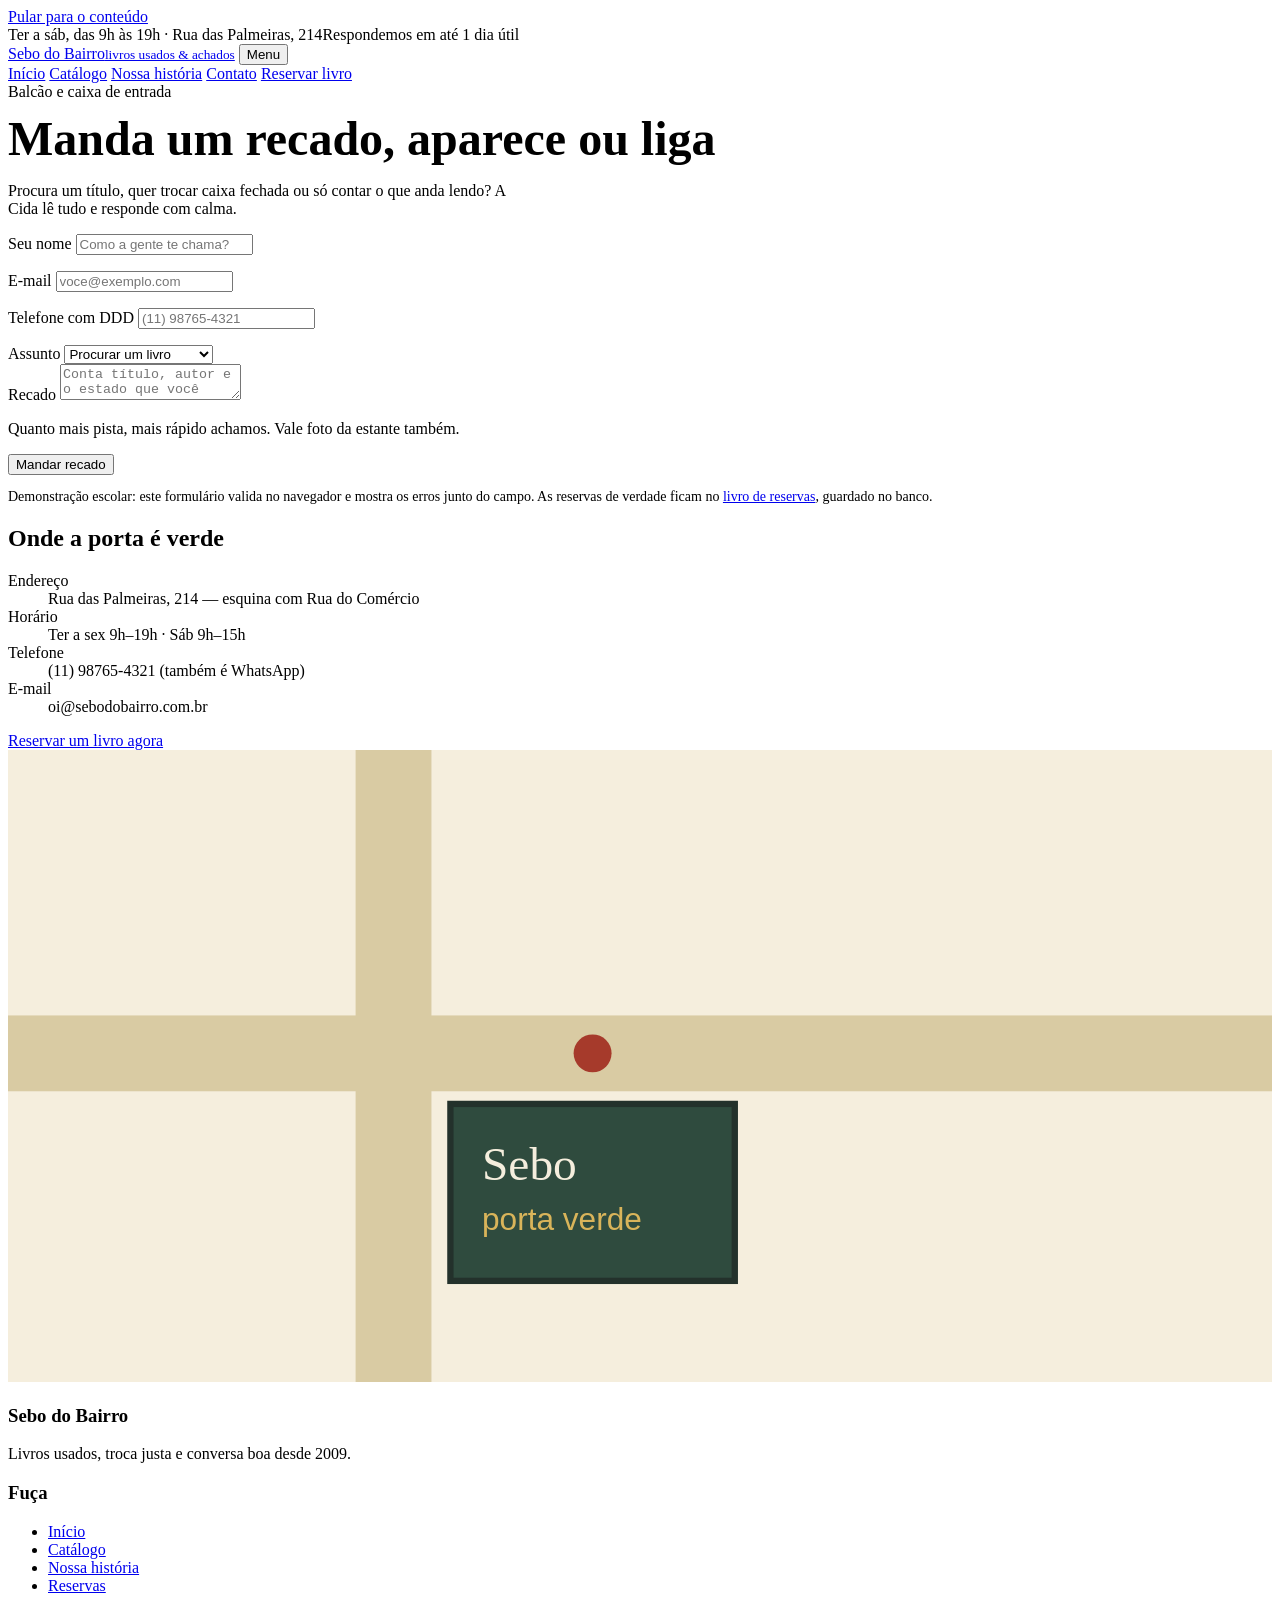
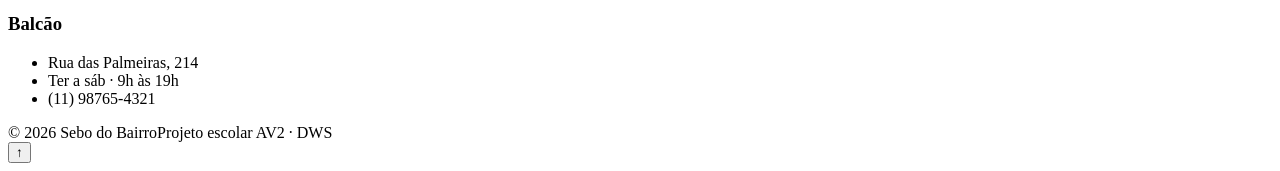
==== contato.html @ 722c9a0c "Cria a estrutura das paginas do sebo" ====
<!DOCTYPE html>
<html lang="pt-BR">
<head>
  <meta charset="UTF-8">
  <meta name="viewport" content="width=device-width, initial-scale=1.0">
  <title>Contato — Sebo do Bairro</title>
  <meta name="description" content="Fala com o Sebo do Bairro: endereço, horários, telefone e formulário.">
  <link rel="stylesheet" href="css/estilo.css">
  <link rel="icon" href="img/logo.svg" type="image/svg+xml">
</head>
<body>
  <a class="skip-link" href="#conteudo">Pular para o conteúdo</a>
  <div class="topo-faixa"><div class="envelope"><span>Ter a sáb, das 9h às 19h · Rua das Palmeiras, 214</span><span>Respondemos em até 1 dia útil</span></div></div>
  <header class="topo">
    <div class="barra-topo">
      <a class="marca" href="index.html"><img src="img/logo.svg" alt="" aria-hidden="true"><span class="marca-nome">Sebo do Bairro<small>livros usados &amp; achados</small></span></a>
      <button class="botao-menu" id="btn-menu" aria-expanded="false" aria-controls="menu">Menu</button>
      <nav class="menu" id="menu" aria-label="Navegação principal">
        <a href="index.html">Início</a>
        <a href="catalogo.html">Catálogo</a>
        <a href="sobre.html">Nossa história</a>
        <a href="contato.html" aria-current="page">Contato</a>
        <a href="php/reservas.php" class="btn btn-solido btn-pequeno">Reservar livro</a>
      </nav>
    </div>
  </header>

  <main id="conteudo">
    <section class="bloco">
      <div class="envelope duas-col">
        <div>
          <span class="ficha">Balcão e caixa de entrada</span>
          <h1 style="font-family:var(--fonte-titulo);font-size:clamp(32px,5vw,48px);margin:10px 0 8px">Manda um recado, aparece ou liga</h1>
          <p style="color:var(--tinta-suave);max-width:32em">Procura um título, quer trocar caixa fechada ou só contar o que anda lendo? A Cida lê tudo e responde com calma.</p>
          <div class="painel" style="margin-top:16px">
            <form class="form-grade" data-validar novalidate action="#" method="get">
              <div class="campo">
                <label for="nome">Seu nome</label>
                <input type="text" id="nome" name="nome" required autocomplete="name" placeholder="Como a gente te chama?">
                <p class="erro" id="nome-erro" aria-live="polite"></p>
              </div>
              <div class="campo">
                <label for="email">E-mail</label>
                <input type="email" id="email" name="email" required autocomplete="email" placeholder="voce@exemplo.com">
                <p class="erro" id="email-erro" aria-live="polite"></p>
              </div>
              <div class="campo">
                <label for="telefone">Telefone com DDD</label>
                <input type="tel" id="telefone" name="telefone" required autocomplete="tel" placeholder="(11) 98765-4321">
                <p class="erro" id="telefone-erro" aria-live="polite"></p>
              </div>
              <div class="campo">
                <label for="assunto">Assunto</label>
                <select id="assunto" name="assunto">
                  <option>Procurar um livro</option>
                  <option>Quero trocar / vender</option>
                  <option>Reserva que já fiz</option>
                  <option>Só um oi</option>
                </select>
              </div>
              <div class="campo inteira">
                <label for="mensagem">Recado</label>
                <textarea id="mensagem" name="mensagem" required placeholder="Conta título, autor e o estado que você aceita…"></textarea>
                <p class="dica">Quanto mais pista, mais rápido achamos. Vale foto da estante também.</p>
                <p class="erro" id="mensagem-erro" aria-live="polite"></p>
              </div>
              <div class="inteira">
                <button class="btn btn-solido" type="submit">Mandar recado</button>
              </div>
            </form>
          </div>
          <p style="font-family:var(--fonte-ui);font-size:14px;color:var(--tinta-suave)">Demonstração escolar: este formulário valida no navegador e mostra os erros junto do campo. As reservas de verdade ficam no <a href="php/reservas.php">livro de reservas</a>, guardado no banco.</p>
        </div>
        <div>
          <div class="visita-grade" style="grid-template-columns:1fr">
            <div class="visita-info">
              <h2>Onde a porta é verde</h2>
              <dl>
                <dt>Endereço</dt><dd>Rua das Palmeiras, 214 — esquina com Rua do Comércio</dd>
                <dt>Horário</dt><dd>Ter a sex 9h–19h · Sáb 9h–15h</dd>
                <dt>Telefone</dt><dd>(11) 98765-4321 (também é WhatsApp)</dd>
                <dt>E-mail</dt><dd>oi@sebodobairro.com.br</dd>
              </dl>
              <a class="btn btn-mostarda" href="php/reservas.php">Reservar um livro agora</a>
            </div>
            <div class="mapa-falso">
              <svg viewBox="0 0 400 200" role="img" aria-label="Croqui da esquina do sebo">
                <rect x="0" y="0" width="400" height="200" fill="#f5eedd"/>
                <rect x="0" y="84" width="400" height="24" fill="#d9cba3"/>
                <rect x="110" y="0" width="24" height="200" fill="#d9cba3"/>
                <rect x="140" y="112" width="90" height="56" fill="#2f4b3e" stroke="#23312b" stroke-width="2"/>
                <text x="150" y="136" font-family="EB Garamond,serif" font-size="15" fill="#f5eedd">Sebo</text>
                <text x="150" y="152" font-family="Karla,sans-serif" font-size="10" fill="#d9b45a">porta verde</text>
                <circle cx="185" cy="96" r="6" fill="#a63a2b"/>
              </svg>
            </div>
          </div>
        </div>
      </div>
    </section>
  </main>

  <footer class="rodape">
    <div class="envelope rodape-grade">
      <div><h3>Sebo do Bairro</h3><p style="margin:0">Livros usados, troca justa e conversa boa desde 2009.</p></div>
      <div><h3>Fuça</h3><ul><li><a href="index.html">Início</a></li><li><a href="catalogo.html">Catálogo</a></li><li><a href="sobre.html">Nossa história</a></li><li><a href="php/reservas.php">Reservas</a></li></ul></div>
      <div><h3>Balcão</h3><ul><li>Rua das Palmeiras, 214</li><li>Ter a sáb · 9h às 19h</li><li>(11) 98765-4321</li></ul></div>
    </div>
    <div class="envelope rodape-base"><span>© <span id="ano">2026</span> Sebo do Bairro</span><span>Projeto escolar AV2 · DWS</span></div>
  </footer>
  <div id="toast" role="status" aria-live="polite"></div>
  <button id="topo-btn" aria-label="Voltar ao topo">↑</button>
  <script src="js/main.js" defer></script>
</body>
</html>
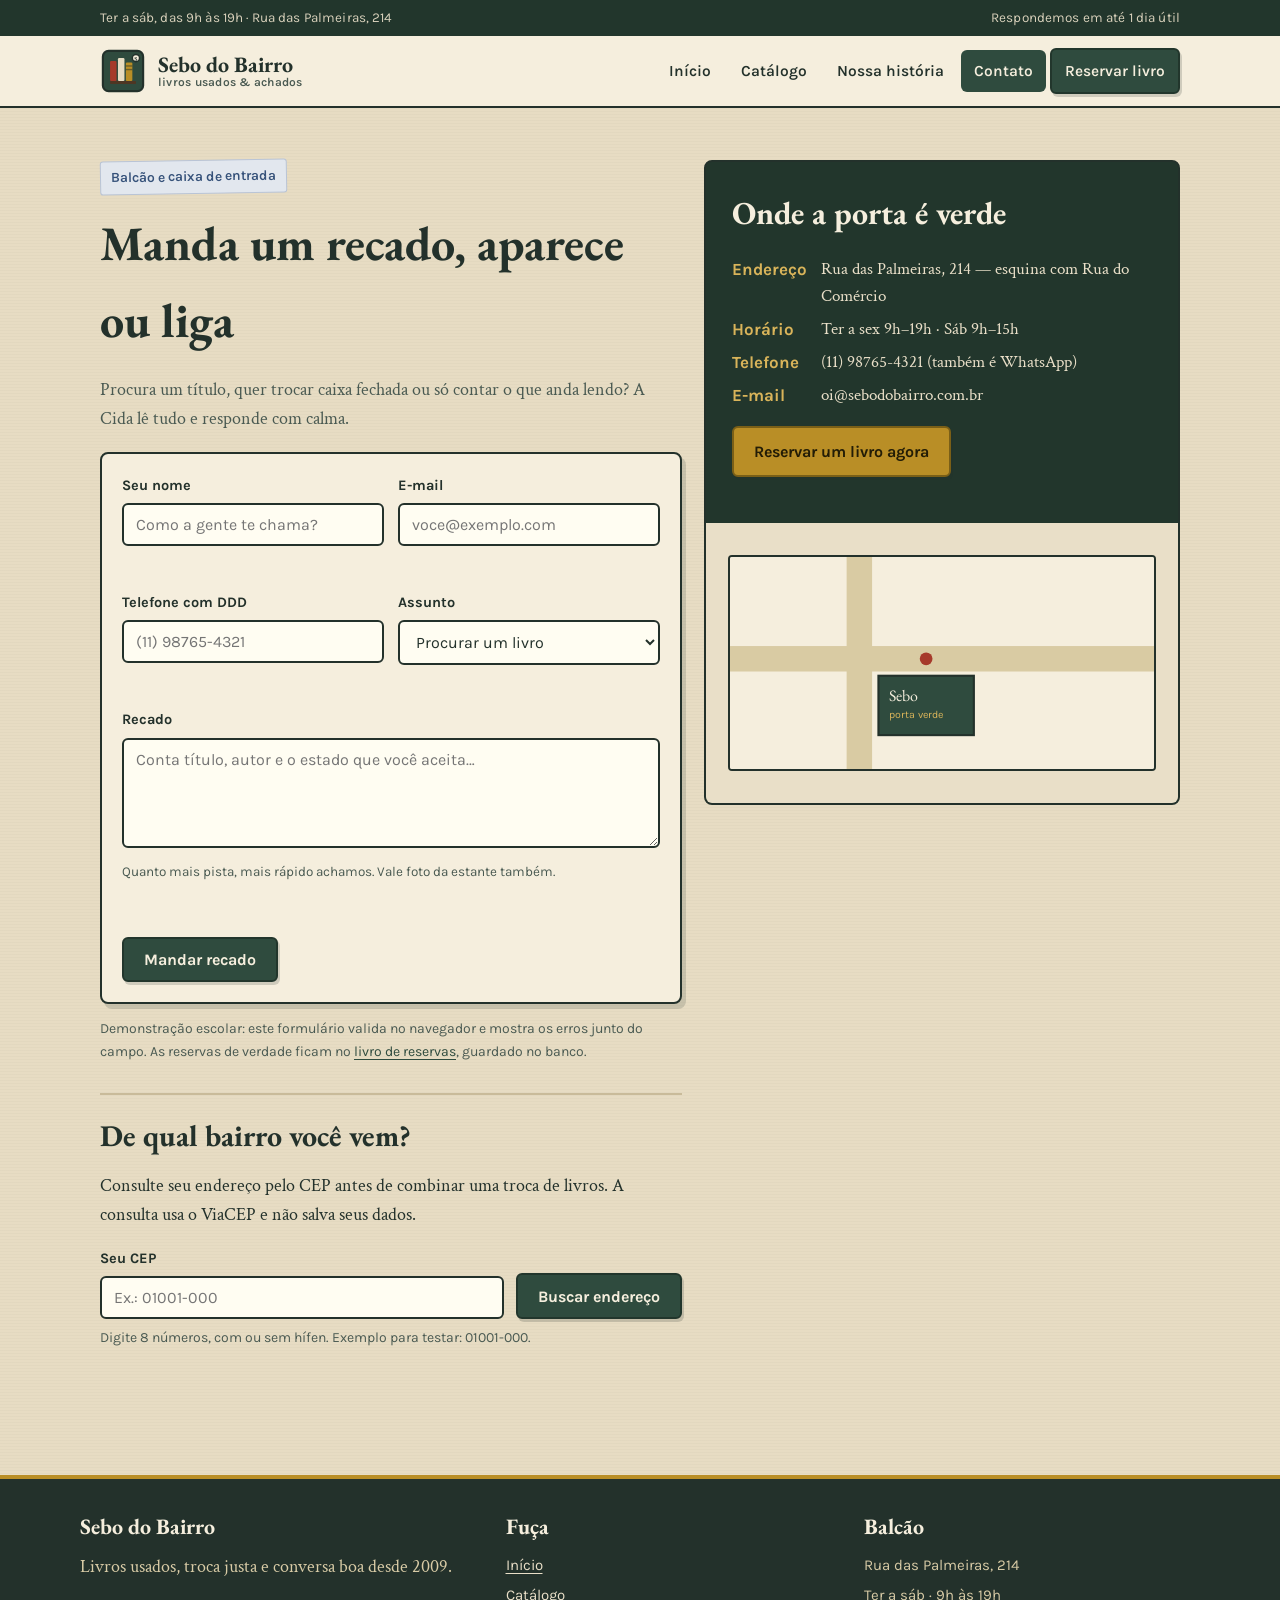
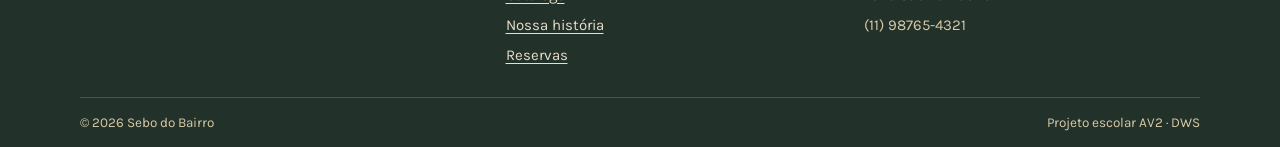
==== commit 5e1e4adc: "Integra consulta ViaCEP com Fetch e documenta atividade da semana 2" ====
--- a/contato.html
+++ b/contato.html
@@ -70,6 +70,28 @@
             </form>
           </div>
           <p style="font-family:var(--fonte-ui);font-size:14px;color:var(--tinta-suave)">Demonstração escolar: este formulário valida no navegador e mostra os erros junto do campo. As reservas de verdade ficam no <a href="php/reservas.php">livro de reservas</a>, guardado no banco.</p>
+          <section class="consulta-cep" id="consulta-cep" aria-labelledby="cep-titulo">
+            <h2 id="cep-titulo">De qual bairro você vem?</h2>
+            <p>Consulte seu endereço pelo CEP antes de combinar uma troca de livros. A consulta usa o ViaCEP e não salva seus dados.</p>
+            <form id="form-cep" novalidate>
+              <div class="cep-busca campo">
+                <div>
+                  <label for="cep">Seu CEP</label>
+                  <input id="cep" type="text" inputmode="numeric" autocomplete="postal-code" maxlength="9" placeholder="Ex.: 01001-000" aria-describedby="cep-dica cep-status">
+                </div>
+                <button class="btn btn-solido" id="buscar-cep" type="submit">Buscar endereço</button>
+              </div>
+              <p id="cep-dica" class="cep-dica">Digite 8 números, com ou sem hífen. Exemplo para testar: 01001-000.</p>
+            </form>
+            <p id="cep-status" class="cep-status" role="status" aria-live="polite" aria-atomic="true"></p>
+            <dl id="cep-resultado" class="cep-resultado" hidden>
+              <div><dt>Rua</dt><dd id="cep-rua"></dd></div>
+              <div><dt>Bairro</dt><dd id="cep-bairro"></dd></div>
+              <div><dt>Cidade</dt><dd id="cep-cidade"></dd></div>
+              <div><dt>Estado (UF)</dt><dd id="cep-uf"></dd></div>
+            </dl>
+            <noscript><p>Ative o JavaScript no navegador para consultar o endereço.</p></noscript>
+          </section>
         </div>
         <div>
           <div class="visita-grade" style="grid-template-columns:1fr">
@@ -111,5 +133,6 @@
   <div id="toast" role="status" aria-live="polite"></div>
   <button id="topo-btn" aria-label="Voltar ao topo">↑</button>
   <script src="js/main.js" defer></script>
+  <script src="js/cep.js" defer></script>
 </body>
 </html>
--- a/css/estilo.css
+++ b/css/estilo.css
@@ -0,0 +1,282 @@
+/* ============================================================
+   Sebo do Bairro — estilo.css
+   Papel, estante verde, mostarda e carimbo. Feito à mão.
+   Mobile-first. Sem framework.
+   ============================================================ */
+@import url('https://fonts.googleapis.com/css2?family=EB+Garamond:ital,wght@0,500;0,600;0,700;1,500;1,600&family=Crimson+Text:ital,wght@0,400;0,600;0,700;1,400&family=Karla:wght@400;500;600;700&family=Caveat:wght@500;600&family=Special+Elite&display=swap');
+
+:root{
+  --papel:#e7dcc3;
+  --papel-claro:#f5eedd;
+  --papel-ficha:#efe6cf;
+  --tinta:#23312b;
+  --tinta-suave:#4a5a52;
+  --verde:#2f4b3e;
+  --verde-fundo:#22362c;
+  --verde-linha:#3d6352;
+  --mostarda:#b98e26;
+  --mostarda-clara:#d9b45a;
+  --carimbo:#a63a2b;
+  --azul-ficha:#36527a;
+  --linha:#c9bb9a;
+  --sombra: 4px 5px 0 rgba(35,49,43,.16);
+  --sombra-miuda: 2px 3px 0 rgba(35,49,43,.18);
+  --raio-papel:3px;
+  --largura:1120px;
+  --fonte-titulo:'EB Garamond', Georgia, 'Times New Roman', serif;
+  --fonte-texto:'Crimson Text', Georgia, serif;
+  --fonte-ui:'Karla', Verdana, system-ui, sans-serif;
+  --fonte-mao:'Caveat', cursive;
+  --fonte-carimbo:'Special Elite', 'Courier New', monospace;
+}
+
+*{box-sizing:border-box}
+html{scroll-behavior:smooth}
+@media (prefers-reduced-motion: reduce){
+  html{scroll-behavior:auto}
+  *,*::before,*::after{animation-duration:.01ms !important;transition-duration:.01ms !important}
+}
+body{
+  margin:0;
+  background:var(--papel);
+  background-image:
+    repeating-linear-gradient(0deg, rgba(0,0,0,.018) 0 1px, transparent 1px 3px);
+  color:var(--tinta);
+  font-family:var(--fonte-texto);
+  font-size:18px;
+  line-height:1.6;
+}
+img{max-width:100%;display:block}
+a{color:var(--verde);text-underline-offset:3px}
+a:hover{color:var(--carimbo)}
+::selection{background:var(--mostarda-clara);color:var(--tinta)}
+
+:focus{outline:none}
+:focus-visible{outline:3px solid var(--azul-ficha);outline-offset:2px;border-radius:2px}
+
+.visually-hidden{position:absolute;width:1px;height:1px;padding:0;margin:-1px;overflow:hidden;clip:rect(0,0,0,0);white-space:nowrap;border:0}
+.skip-link{position:absolute;left:12px;top:-60px;background:var(--tinta);color:#fff;padding:10px 16px;border-radius:4px;z-index:200;font-family:var(--fonte-ui);font-size:15px;text-decoration:none;transition:top .2s}
+.skip-link:focus{top:12px;color:#fff}
+
+.envelope{max-width:var(--largura);margin:0 auto;padding:0 20px}
+
+/* ---------- topo ---------- */
+.topo-faixa{background:var(--verde-fundo);color:#e9dfc8;font-family:var(--fonte-ui);font-size:13.5px;letter-spacing:.01em}
+.topo-faixa .envelope{display:flex;justify-content:space-between;gap:12px;padding-top:7px;padding-bottom:7px;flex-wrap:wrap}
+.topo-faixa span{opacity:.92}
+
+header.topo{background:var(--papel-claro);border-bottom:2px solid var(--tinta);position:sticky;top:0;z-index:50}
+.barra-topo{display:flex;align-items:center;gap:16px;padding:12px 20px;max-width:var(--largura);margin:0 auto}
+.marca{display:flex;align-items:center;gap:12px;text-decoration:none;color:var(--tinta);margin-right:auto}
+.marca img{width:46px;height:46px;flex:none}
+.marca-nome{font-family:var(--fonte-titulo);font-weight:700;font-size:22px;line-height:1.05}
+.marca-nome small{display:block;font-family:var(--fonte-ui);font-weight:600;font-size:12px;color:var(--tinta-suave);letter-spacing:.02em}
+nav.menu{display:flex;gap:4px;align-items:center}
+nav.menu a{font-family:var(--fonte-ui);font-weight:600;font-size:15.5px;text-decoration:none;color:var(--tinta);padding:9px 13px;border-radius:6px}
+nav.menu a:hover{background:rgba(185,142,38,.18)}
+nav.menu a[aria-current="page"]{background:var(--verde);color:#f5eedd}
+nav.menu a.btn-solido{color:#f5eedd}
+nav.menu a.btn-solido:hover{color:#ffffff;background:#3a5c4c}
+.btn{display:inline-flex;align-items:center;justify-content:center;gap:8px;font-family:var(--fonte-ui);font-weight:700;font-size:16px;text-decoration:none;border:2px solid var(--tinta);border-radius:6px;padding:11px 20px;cursor:pointer;background:#fff;color:var(--tinta);box-shadow:var(--sombra-miuda);transition:transform .15s, box-shadow .15s, background .15s}
+.btn:hover{transform:translate(-1px,-1px);box-shadow:3px 4px 0 rgba(35,49,43,.2);color:var(--tinta)}
+.btn:active{transform:translate(1px,1px);box-shadow:0 0 0 rgba(0,0,0,0)}
+.btn-solido{background:var(--verde);border-color:var(--verde-fundo);color:#f5eedd}
+.btn-solido:hover{background:#3a5c4c;color:#fff}
+.btn-mostarda{background:var(--mostarda);border-color:#7a5f17;color:#231d06}
+.btn-mostarda:hover{background:var(--mostarda-clara)}
+.btn-perigo{background:#fff;border-color:var(--carimbo);color:var(--carimbo)}
+.btn-pequeno{padding:7px 12px;font-size:14.5px}
+.botao-menu{display:none;background:none;border:2px solid var(--tinta);border-radius:6px;padding:8px 11px;font-family:var(--fonte-ui);font-weight:700;cursor:pointer}
+
+/* ---------- herói ---------- */
+.hero{border-bottom:2px solid var(--tinta);background:
+  linear-gradient(180deg, var(--papel-claro) 0, var(--papel) 100%)}
+.hero-grade{display:grid;gap:28px;padding:34px 0 30px;align-items:center}
+@media(min-width:900px){.hero-grade{grid-template-columns:1.05fr .95fr;padding:48px 0 44px}}
+.ficha{font-family:var(--fonte-ui);font-size:14px;font-weight:600;color:var(--azul-ficha);background:#e2e7ee;border:1px solid #b9c4d6;border-radius:3px;display:inline-block;padding:5px 10px;transform:rotate(-1deg)}
+.hero h1{font-family:var(--fonte-titulo);font-weight:700;font-size:clamp(38px,6vw,62px);line-height:1.02;margin:14px 0 12px;letter-spacing:-.01em}
+.hero h1 em{font-style:italic;font-weight:600}
+.hero p.sub{font-size:20px;color:#33443c;max-width:34em;margin:0 0 18px}
+.hero-acoes{display:flex;gap:12px;flex-wrap:wrap;margin:20px 0 14px}
+.hero-nota{font-family:var(--fonte-mao);font-size:22px;color:#4c3f22;transform:rotate(-1.5deg);display:inline-block}
+.hero-nota strong{font-weight:600}
+
+.estante-moldura{background:var(--verde-fundo);border:2px solid var(--tinta);border-radius:8px;padding:18px 18px 12px;box-shadow:6px 7px 0 rgba(35,49,43,.22);position:relative}
+.estante-moldura::before{content:"";position:absolute;top:-13px;left:50%;transform:translateX(-50%) rotate(-2deg);width:130px;height:26px;background:rgba(217,180,90,.75);border-left:1px dashed rgba(0,0,0,.25);border-right:1px dashed rgba(0,0,0,.25)}
+.prateleira{display:grid;grid-template-columns:repeat(7,1fr);gap:5px;align-items:end;background:linear-gradient(180deg,#2c463a,#243a30);border-radius:4px;padding:16px 14px 0;min-height:210px}
+.lombada{border-radius:3px 3px 0 0;min-height:120px;display:flex;align-items:flex-end;justify-content:center;padding:10px 4px;writing-mode:vertical-rl;font-family:var(--fonte-ui);font-size:11px;font-weight:700;color:#f2e8ce;letter-spacing:.02em}
+.lombada:nth-child(1){height:165px;background:#a63a2b}
+.lombada:nth-child(2){height:148px;background:#36527a}
+.lombada:nth-child(3){height:172px;background:#b98e26;color:#2a2108}
+.lombada:nth-child(4){height:140px;background:#6b7f59}
+.lombada:nth-child(5){height:160px;background:#7a4a2e}
+.lombada:nth-child(6){height:150px;background:#4a3e6b}
+.lombada:nth-child(7){height:168px;background:#2f6b62}
+.tampo{height:12px;background:#4e3623;border-radius:2px;margin-top:0;border-top:2px solid #6b4c30}
+.estante-legenda{display:flex;justify-content:space-between;gap:10px;color:#d8cba6;font-family:var(--fonte-ui);font-size:13px;padding:10px 4px 4px;flex-wrap:wrap}
+.carambo-hero{position:absolute;right:-10px;top:-18px;background:var(--papel-claro);border:2px solid var(--carimbo);color:var(--carimbo);font-family:var(--fonte-carimbo);font-size:14px;padding:7px 12px;border-radius:4px;transform:rotate(7deg);box-shadow:var(--sombra-miuda)}
+
+/* faixa de busca */
+.faixa-busca{background:var(--tinta);color:#ece2c7;padding:16px 0}
+.faixa-busca .envelope{display:flex;gap:14px;align-items:center;flex-wrap:wrap}
+.faixa-busca label{font-family:var(--fonte-ui);font-weight:600;font-size:15px}
+.faixa-busca input[type="search"]{flex:1;min-width:220px;font-family:var(--fonte-ui);font-size:16px;padding:11px 14px;border-radius:6px;border:2px solid #0f1a15;background:#fdf8e8;color:var(--tinta)}
+
+/* ---------- seções ---------- */
+section.bloco{padding:38px 0}
+@media(min-width:900px){section.bloco{padding:52px 0}}
+.bloco-cab{display:flex;align-items:end;justify-content:space-between;gap:16px;margin-bottom:20px;flex-wrap:wrap}
+.bloco-cab h2{font-family:var(--fonte-titulo);font-size:clamp(28px,4vw,40px);line-height:1.1;margin:6px 0 0}
+.bloco-cab p{margin:6px 0 0;color:var(--tinta-suave);max-width:38em}
+.link-simples{font-family:var(--fonte-ui);font-weight:700}
+
+/* vitrine: lombadas variadas, nada de cards idênticos */
+.vitrine{display:grid;gap:18px}
+@media(min-width:640px){.vitrine{grid-template-columns:repeat(2,1fr)}}
+@media(min-width:1000px){.vitrine{grid-template-columns:repeat(3,1fr)}}
+.livro{background:var(--papel-claro);border:1.5px solid var(--tinta);border-radius:var(--raio-papel);box-shadow:var(--sombra);padding:0;overflow:hidden;display:flex;flex-direction:column;position:relative}
+.livro:nth-child(odd){transform:rotate(-.3deg)}
+.livro:nth-child(3n){transform:rotate(.35deg)}
+.livro-topo{display:flex;gap:14px;padding:16px 16px 12px}
+.capa{width:74px;flex:none;height:108px;border:2px solid var(--tinta);border-radius:2px;display:flex;align-items:center;justify-content:center;font-family:var(--fonte-titulo);font-weight:700;font-size:26px;color:#f5eedd;text-shadow:0 1px 0 rgba(0,0,0,.3)}
+.livro h2,.livro h3{font-family:var(--fonte-titulo);font-size:21px;line-height:1.2;margin:0 0 4px}
+.livro .autor{font-style:italic;color:var(--tinta-suave);margin:0 0 8px;font-size:17px}
+.etiqueta-preco{font-family:var(--fonte-ui);font-weight:700;font-size:14px;background:#fdf6dd;border:1.5px solid var(--tinta);border-radius:2px;padding:3px 8px;display:inline-block;transform:rotate(-2deg);box-shadow:1px 2px 0 rgba(0,0,0,.15)}
+.etiqueta-genero{font-family:var(--fonte-ui);font-size:12.5px;font-weight:600;color:#5b5a48;background:#e3d9bd;border-radius:20px;padding:3px 10px;margin-left:6px}
+.livro-corpo{padding:0 16px 12px;font-size:17px;color:#3b4a43}
+.livro-rodape{display:flex;gap:10px;align-items:center;padding:12px 16px 16px;border-top:1px dashed var(--linha);margin-top:auto;flex-wrap:wrap}
+.selo{position:absolute;top:10px;right:-6px;font-family:var(--fonte-carimbo);font-size:12.5px;padding:5px 10px;border:2px solid;border-radius:3px;transform:rotate(5deg);background:var(--papel-claro)}
+.selo-raro{color:var(--carimbo);border-color:var(--carimbo)}
+.selo-novo{color:var(--verde);border-color:var(--verde)}
+.fav{margin-left:auto;background:none;border:2px solid var(--tinta);border-radius:20px;width:40px;height:40px;cursor:pointer;font-size:18px;line-height:1}
+.fav[aria-pressed="true"]{background:var(--carimbo);border-color:var(--carimbo);color:#fff}
+
+/* como funciona — balcão, não 01/02/03 */
+.balcao{display:grid;gap:14px}
+@media(min-width:900px){.balcao{grid-template-columns:repeat(3,1fr)}}
+.passo{background:var(--papel-ficha);border:1.5px solid var(--tinta);border-radius:4px;padding:18px;box-shadow:var(--sombra-miuda)}
+.passo:nth-child(2){transform:rotate(.4deg);background:#fdf6dd}
+.passo h3{font-family:var(--fonte-titulo);font-size:22px;margin:10px 0 6px}
+.passo p{margin:0;color:#3c4c44}
+.passo .icone{width:44px;height:44px;border-radius:50%;display:flex;align-items:center;justify-content:center;background:var(--verde);color:#f5eedd}
+.passo:nth-child(2) .icone{background:var(--mostarda);color:#2a2108}
+.passo:nth-child(3) .icone{background:var(--carimbo);color:#fff}
+
+/* bilhetinhos */
+.bilhetes{display:grid;gap:16px}
+@media(min-width:900px){.bilhetes{grid-template-columns:repeat(3,1fr)}}
+.bilhete{background:#fdf6dd;border:1px solid #d3c49c;border-radius:2px;padding:18px 18px 14px;box-shadow:var(--sombra-miuda);position:relative;font-size:17.5px}
+.bilhete::before{content:"";position:absolute;top:-10px;left:50%;transform:translateX(-50%) rotate(1deg);width:90px;height:20px;background:rgba(190,143,38,.35);border-left:1px dashed rgba(0,0,0,.2);border-right:1px dashed rgba(0,0,0,.2)}
+.bilhete:nth-child(1){transform:rotate(-1deg)}
+.bilhete:nth-child(2){transform:rotate(.8deg)}
+.bilhete:nth-child(3){transform:rotate(-.6deg)}
+.bilhete p{margin:0 0 10px}
+.bilhete footer{font-family:var(--fonte-mao);font-size:21px;color:#5a4a22}
+
+/* visita */
+.visita-grade{display:grid;gap:20px;background:var(--verde-fundo);color:#e9dfc8;border:2px solid var(--tinta);border-radius:8px;overflow:hidden}
+@media(min-width:900px){.visita-grade{grid-template-columns:1fr 1fr}}
+.visita-info{padding:26px}
+.visita-info h2{font-family:var(--fonte-titulo);font-size:32px;margin:0 0 10px;color:#f5eedd}
+.visita-info dl{display:grid;grid-template-columns:auto 1fr;gap:6px 14px;font-size:17px;margin:16px 0}
+.visita-info dt{font-family:var(--fonte-ui);font-weight:700;color:var(--mostarda-clara)}
+.visita-info dd{margin:0}
+.mapa-falso{background:#e9dfc8;color:var(--tinta);padding:22px;position:relative;min-height:280px;display:flex;flex-direction:column;justify-content:center}
+.mapa-falso svg{width:100%;height:auto;border:2px solid var(--tinta);border-radius:4px;background:#f5eedd}
+
+/* ---------- catálogo ---------- */
+.filtros{background:var(--papel-claro);border:1.5px solid var(--tinta);border-radius:6px;padding:16px;box-shadow:var(--sombra);display:grid;gap:12px;margin:20px 0 22px}
+@media(min-width:900px){.filtros{grid-template-columns:1.4fr 1fr auto auto;align-items:end}}
+.campo label{display:block;font-family:var(--fonte-ui);font-weight:700;font-size:14.5px;margin-bottom:6px}
+.campo input,.campo select,.campo textarea{width:100%;font-family:var(--fonte-ui);font-size:16px;padding:10px 12px;border:2px solid var(--tinta);border-radius:6px;background:#fffdf2;color:var(--tinta)}
+.campo textarea{min-height:110px;resize:vertical}
+.campo .dica{font-family:var(--fonte-ui);font-size:13.5px;color:var(--tinta-suave);margin-top:4px}
+.campo .erro{font-family:var(--fonte-ui);font-size:13.5px;color:var(--carimbo);font-weight:700;margin-top:4px;min-height:1em}
+.check-linha{display:flex;gap:8px;align-items:center;font-family:var(--fonte-ui);font-size:15px;font-weight:600}
+.resultado-conta{font-family:var(--fonte-ui);font-size:14.5px;color:var(--tinta-suave);margin:0 0 12px}
+
+/* modal */
+.modal-fundo{position:fixed;inset:0;background:rgba(35,49,43,.6);display:none;align-items:center;justify-content:center;padding:18px;z-index:100}
+.modal-fundo[open]{display:flex}
+.modal{background:var(--papel-claro);border:2px solid var(--tinta);border-radius:8px;max-width:560px;width:100%;padding:24px;box-shadow:8px 8px 0 rgba(0,0,0,.3);position:relative}
+.modal h3{font-family:var(--fonte-titulo);font-size:28px;margin:0 0 8px}
+.modal-fechar{position:absolute;top:12px;right:12px;background:#fff;border:2px solid var(--tinta);border-radius:6px;width:38px;height:38px;cursor:pointer;font-weight:700}
+
+/* ---------- sobre ---------- */
+.duas-col{display:grid;gap:22px}
+@media(min-width:900px){.duas-col{grid-template-columns:1.1fr .9fr}}
+.texto-longo{font-size:19px}
+.texto-longo p{margin:0 0 14px}
+.foto-moldura{background:#fdf6dd;border:1.5px solid var(--tinta);border-radius:4px;padding:12px;box-shadow:var(--sombra);transform:rotate(.6deg)}
+.foto-moldura figcaption{font-family:var(--fonte-mao);font-size:20px;color:#5a4a22;padding:8px 4px 2px}
+.linha-tempo{border-left:3px solid var(--verde);margin:18px 0 0 8px;padding-left:20px;display:grid;gap:16px}
+.linha-tempo article{position:relative}
+.linha-tempo article::before{content:"";position:absolute;left:-29px;top:6px;width:14px;height:14px;border-radius:50%;background:var(--mostarda);border:2px solid var(--tinta)}
+.linha-tempo h3{font-family:var(--fonte-titulo);font-size:21px;margin:0}
+.linha-tempo h3 span{font-family:var(--fonte-ui);font-size:14px;background:var(--verde);color:#fff;border-radius:4px;padding:2px 8px;margin-right:8px;vertical-align:middle}
+details.faq{background:var(--papel-claro);border:1.5px solid var(--tinta);border-radius:6px;margin-bottom:10px;box-shadow:var(--sombra-miuda)}
+details.faq summary{cursor:pointer;font-family:var(--fonte-ui);font-weight:700;padding:14px 16px;list-style:none}
+details.faq summary::-webkit-details-marker{display:none}
+details.faq summary::after{content:"+";float:right;font-size:20px}
+details.faq[open] summary::after{content:"–"}
+details.faq .resposta{padding:0 16px 16px;color:#3c4c44}
+
+/* ---------- formulários / reservas ---------- */
+.painel{background:var(--papel-claro);border:2px solid var(--tinta);border-radius:8px;box-shadow:var(--sombra);overflow:hidden}
+.painel-cab{background:var(--verde);color:#f5eedd;padding:16px 20px;display:flex;justify-content:space-between;gap:12px;flex-wrap:wrap;align-items:center}
+.painel-cab h2{font-family:var(--fonte-titulo);font-size:26px;margin:0}
+.tabela-envolve{overflow-x:auto}
+table.lista{width:100%;border-collapse:collapse;font-family:var(--fonte-ui);font-size:15px;background:#fffdf2;min-width:760px}
+table.lista th{background:#e9dfc8;text-align:left;padding:11px 12px;border-bottom:2px solid var(--tinta);white-space:nowrap}
+table.lista td{padding:11px 12px;border-bottom:1px solid #ddd0ae;vertical-align:top}
+table.lista tr:hover td{background:#fdf6dd}
+.badge{display:inline-block;font-size:12.5px;font-weight:700;border-radius:20px;padding:3px 10px;border:1.5px solid}
+.badge-aguardando{color:#7a5f17;border-color:#b98e26;background:#fdf0c8}
+.badge-pronta{color:#2f4b3e;border-color:#2f4b3e;background:#d9e6dc}
+.badge-retirado{color:#555;border-color:#999;background:#eee}
+.alerta{border-radius:6px;padding:12px 14px;font-family:var(--fonte-ui);font-size:15px;margin:0 0 14px;border:2px solid}
+.alerta-ok{background:#dce9dd;border-color:#2f4b3e;color:#22362c}
+.alerta-erro{background:#f6dcd6;border-color:var(--carimbo);color:#6b2218}
+.form-grade{display:grid;gap:14px;padding:20px}
+@media(min-width:800px){.form-grade{grid-template-columns:1fr 1fr}.form-grade .inteira{grid-column:1/-1}}
+
+/* ---------- rodapé ---------- */
+footer.rodape{background:var(--tinta);color:#d8cba6;margin-top:30px;border-top:4px solid var(--mostarda)}
+.rodape-grade{display:grid;gap:22px;padding:30px 0}
+@media(min-width:900px){.rodape-grade{grid-template-columns:1.2fr 1fr 1fr}}
+.rodape h3{font-family:var(--fonte-titulo);color:#f5eedd;font-size:22px;margin:0 0 8px}
+.rodape a{color:#e9dfc8}
+.rodape ul{list-style:none;margin:0;padding:0;display:grid;gap:6px;font-family:var(--fonte-ui);font-size:15px}
+.rodape-base{border-top:1px solid rgba(255,255,255,.18);padding:14px 0;font-family:var(--fonte-ui);font-size:13.5px;display:flex;justify-content:space-between;gap:10px;flex-wrap:wrap}
+
+/* toast */
+#toast{position:fixed;left:50%;bottom:22px;transform:translateX(-50%) translateY(20px);background:var(--tinta);color:#fff;font-family:var(--fonte-ui);font-size:15px;font-weight:600;padding:12px 18px;border-radius:8px;opacity:0;pointer-events:none;transition:opacity .25s, transform .25s;z-index:200;max-width:90vw}
+#toast.visivel{opacity:1;transform:translateX(-50%) translateY(0)}
+#topo-btn{position:fixed;right:18px;bottom:18px;width:48px;height:48px;border-radius:50%;border:2px solid var(--tinta);background:var(--mostarda);font-size:20px;cursor:pointer;display:none;box-shadow:var(--sombra-miuda)}
+#topo-btn.visivel{display:block}
+
+/* consulta de endereco — ViaCEP */
+.consulta-cep{margin-top:30px;padding-top:24px;border-top:2px solid var(--linha);scroll-margin-top:100px}
+.consulta-cep h2{font-family:var(--fonte-titulo);font-size:30px;line-height:1.15;margin:0 0 10px}
+.cep-busca{display:flex;gap:12px;align-items:end;flex-wrap:wrap}
+.cep-busca > div{flex:1;min-width:160px}
+.cep-busca button{min-height:46px}
+.cep-busca button:disabled{opacity:.7;cursor:wait;transform:none;box-shadow:none}
+.cep-dica,.cep-status{font-family:var(--fonte-ui);font-size:14px;line-height:1.5}
+.cep-dica{color:var(--tinta-suave);margin:8px 0}
+.cep-status{min-height:1.5em;margin:12px 0;font-weight:600;overflow-wrap:anywhere}
+.cep-status[data-estado="erro"]{color:var(--carimbo)}
+.cep-busca input[aria-invalid="true"]{border-color:var(--carimbo)}
+.cep-resultado{margin:0;background:var(--papel-claro);border:1px solid var(--linha);border-radius:6px;padding:12px 16px}
+.cep-resultado > div{display:grid;grid-template-columns:90px minmax(0,1fr);gap:10px;padding:6px 0}
+.cep-resultado dt{font-family:var(--fonte-ui);font-size:14px;font-weight:700}
+.cep-resultado dd{margin:0;overflow-wrap:anywhere}
+
+/* responsivo menu */
+@media(max-width:860px){
+  nav.menu{display:none;position:absolute;top:100%;left:0;right:0;background:var(--papel-claro);flex-direction:column;align-items:stretch;padding:10px;border-bottom:2px solid var(--tinta)}
+  nav.menu.aberto{display:flex}
+  nav.menu a{padding:12px}
+  .botao-menu{display:inline-flex}
+  .barra-topo{position:relative}
+}
